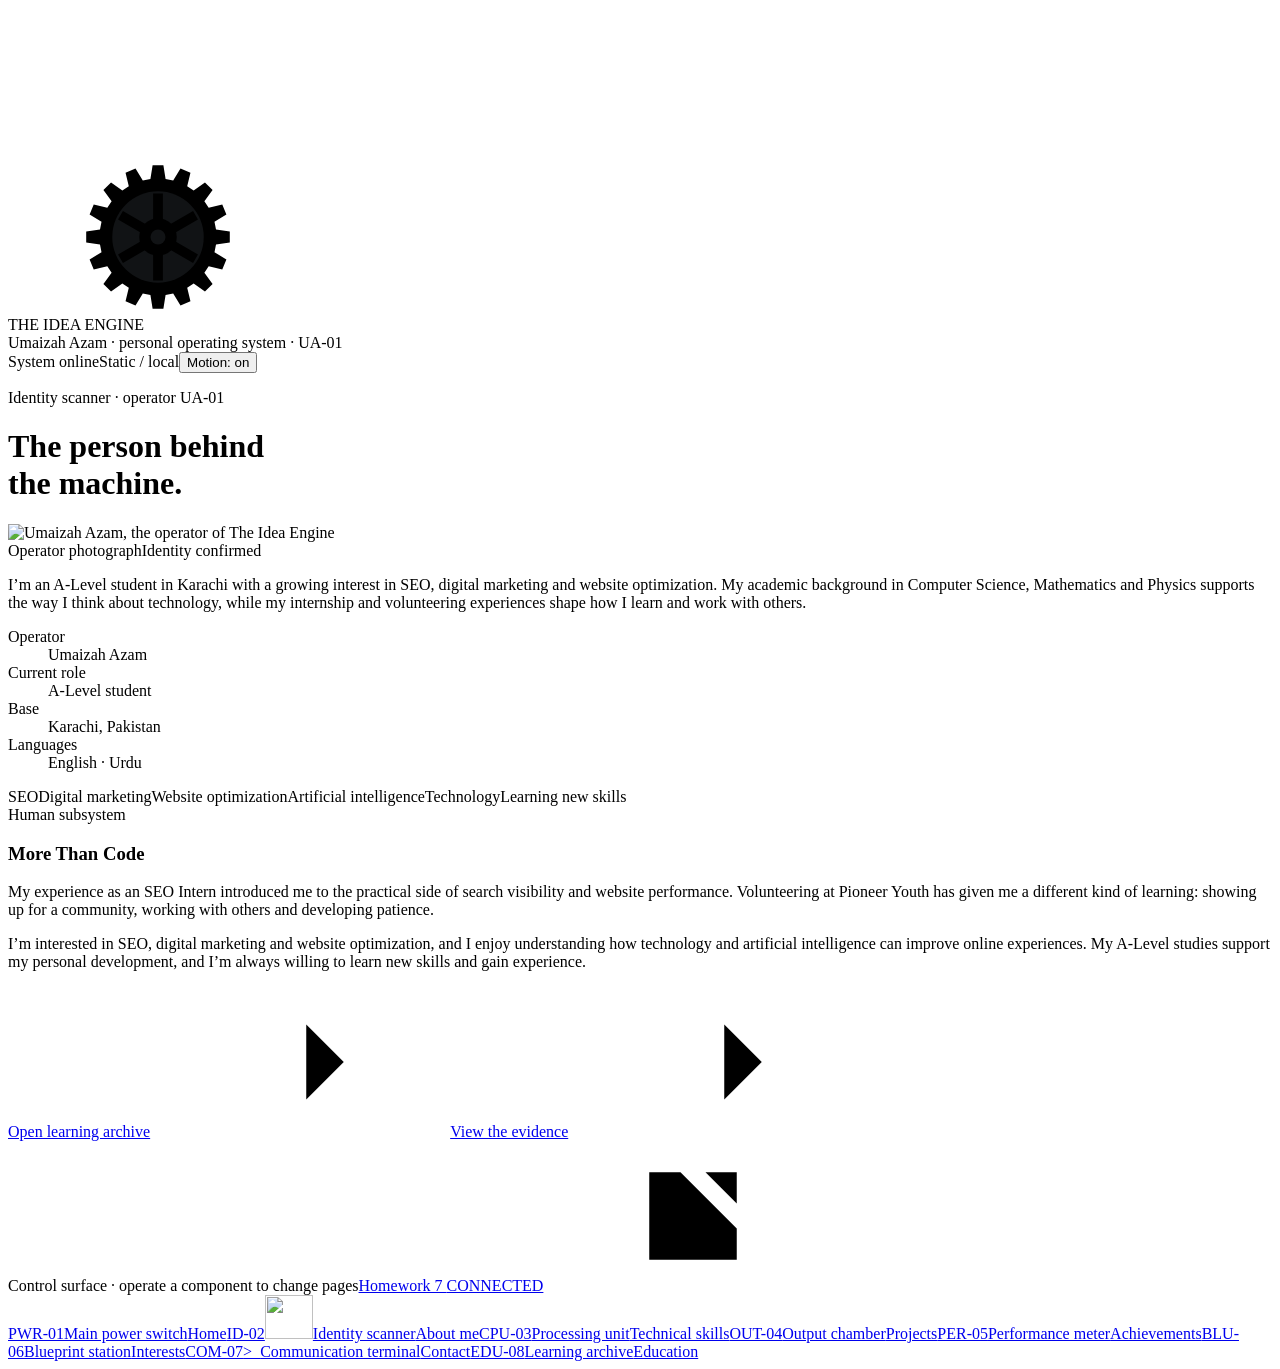
==== about.html @ 0dc2caee "Add files via upload" ====
<!doctype html>
<html lang="en" data-motion="on">
<head><meta charset="utf-8"><meta name="viewport" content="width=device-width,initial-scale=1"><title>About Me · The Idea Engine — Umaizah Azam</title><meta name="description" content="Operator identification for Umaizah Azam, an A-Level student in Karachi with interests in SEO, digital marketing and technology."><link rel="icon" href="assets/images/favicon.svg" type="image/svg+xml"><link rel="stylesheet" href="assets/css/styles.css"><script src="assets/js/config.js" defer></script><script src="assets/js/main.js" defer></script></head>
<body data-page="about"><svg class="svg-defs" aria-hidden="true" xmlns="http://www.w3.org/2000/svg"><defs>
<symbol id="gear" viewBox="-100 -100 200 200"><path d="M77.34,-10.11 L95.73,-7.19 L95.73,7.19 L77.34,10.11 L75.32,20.26 L91.20,29.99 L85.69,43.28 L67.59,38.94 L61.84,47.54 L72.78,62.61 L62.61,72.78 L47.54,61.84 L38.94,67.59 L43.28,85.69 L29.99,91.20 L20.26,75.32 L10.11,77.34 L7.19,95.73 L-7.19,95.73 L-10.11,77.34 L-20.26,75.32 L-29.99,91.20 L-43.28,85.69 L-38.94,67.59 L-47.54,61.84 L-62.61,72.78 L-72.78,62.61 L-61.84,47.54 L-67.59,38.94 L-85.69,43.28 L-91.20,29.99 L-75.32,20.26 L-77.34,10.11 L-95.73,7.19 L-95.73,-7.19 L-77.34,-10.11 L-75.32,-20.26 L-91.20,-29.99 L-85.69,-43.28 L-67.59,-38.94 L-61.84,-47.54 L-72.78,-62.61 L-62.61,-72.78 L-47.54,-61.84 L-38.94,-67.59 L-43.28,-85.69 L-29.99,-91.20 L-20.26,-75.32 L-10.11,-77.34 L-7.19,-95.73 L7.19,-95.73 L10.11,-77.34 L20.26,-75.32 L29.99,-91.20 L43.28,-85.69 L38.94,-67.59 L47.54,-61.84 L62.61,-72.78 L72.78,-62.61 L61.84,-47.54 L67.59,-38.94 L85.69,-43.28 L91.20,-29.99 L75.32,-20.26 Z" fill="currentColor"/><circle r="61" fill="#111315"/><g stroke="currentColor" stroke-width="13"><path d="M0-58V58M-50-29L50 29M-50 29L50-29"/></g><circle r="25" fill="currentColor"/><circle r="10" fill="#111315"/></symbol>
<symbol id="i-arrow" viewBox="0 0 24 24"><path d="M5 12h14m-6-6 6 6-6 6"/></symbol>
<symbol id="i-external" viewBox="0 0 24 24"><path d="M14 5h5v5m0-5-9 9M19 14v5H5V5h5"/></symbol>
<symbol id="i-play" viewBox="0 0 24 24"><path d="m8 5 11 7-11 7Z"/></symbol>
<symbol id="i-mail" viewBox="0 0 24 24"><rect x="3" y="5" width="18" height="14" rx="2"/><path d="m3 7 9 6 9-6"/></symbol>
<symbol id="i-copy" viewBox="0 0 24 24"><rect x="8" y="8" width="12" height="12" rx="2"/><path d="M16 8V4H4v12h4"/></symbol>
<symbol id="i-close" viewBox="0 0 24 24"><path d="m6 6 12 12M18 6 6 18"/></symbol>
<symbol id="i-pin" viewBox="0 0 24 24"><path d="M12 21s7-6 7-11a7 7 0 0 0-14 0c0 5 7 11 7 11Z"/><circle cx="12" cy="10" r="2.5"/></symbol>
<symbol id="i-file" viewBox="0 0 24 24"><path d="M6 3h8l4 4v14H6Zm8 0v5h4M9 12h6m-6 4h6"/></symbol>
</defs></svg><div class="machine"><span class="screw tl"></span><span class="screw tr"></span><span class="screw bl"></span><span class="screw br"></span>
<div class="faceplate"><div class="brandplate"><svg class="brand-mark" aria-hidden="true"><use href="#gear"></use></svg><div><div class="brand-name">THE IDEA ENGINE</div><span class="brand-sub">Umaizah Azam · personal operating system · UA-01</span></div></div><div class="machine-status"><span class="status-pod"><span class="light"></span>System online</span><span class="status-pod"><span class="light copper"></span>Static / local</span><button class="motion-toggle" id="motion-toggle" type="button" aria-pressed="true"><span id="motion-label">Motion: on</span></button></div></div>
<main class="viewport" id="main" tabindex="-1">
<p class="screen-kicker">Identity scanner · operator UA-01</p><h1 class="page-title">The person behind<br>the <span class="accent">machine.</span></h1>
<div class="split-grid"><div class="identity-frame"><div class="photo-window"><img src="assets/images/umaizah-azam.jpg" alt="Umaizah Azam, the operator of The Idea Engine" width="581" height="760"><span class="scan-beam"></span></div><div class="photo-caption"><span>Operator photograph</span><span class="lime">Identity confirmed</span></div></div>
<div><p class="page-intro">I’m an A-Level student in Karachi with a growing interest in SEO, digital marketing and website optimization. My academic background in Computer Science, Mathematics and Physics supports the way I think about technology, while my internship and volunteering experiences shape how I learn and work with others.</p>
<dl class="record-list"><div><dt>Operator</dt><dd>Umaizah Azam</dd></div><div><dt>Current role</dt><dd>A-Level student</dd></div><div><dt>Base</dt><dd>Karachi, Pakistan</dd></div><div><dt>Languages</dt><dd>English · Urdu</dd></div></dl>
<div class="tag-row"><span class="tag">SEO</span><span class="tag">Digital marketing</span><span class="tag">Website optimization</span><span class="tag">Artificial intelligence</span><span class="tag">Technology</span><span class="tag">Learning new skills</span></div>
<div class="module-card"><span class="module-code">Human subsystem</span><h3>More Than Code</h3><p>My experience as an SEO Intern introduced me to the practical side of search visibility and website performance. Volunteering at Pioneer Youth has given me a different kind of learning: showing up for a community, working with others and developing patience.</p><p>I’m interested in SEO, digital marketing and website optimization, and I enjoy understanding how technology and artificial intelligence can improve online experiences. My A-Level studies support my personal development, and I’m always willing to learn new skills and gain experience.</p></div>
<div class="hero-actions"><a class="btn" href="education.html">Open learning archive<svg class="icon" aria-hidden="true"><use href="#i-arrow"></use></svg></a><a class="btn" href="achievements.html">View the evidence<svg class="icon" aria-hidden="true"><use href="#i-arrow"></use></svg></a></div></div></div>
</main><section class="control-deck" id="control-deck" aria-label="Physical machine controls"><div class="deck-label"><span>Control surface · operate a component to change pages</span><a class="hw-port homework-link" href="https://umaizah10.github.io/Heuser/" target="_blank" rel="noopener noreferrer"><span class="port-hole"></span>Homework 7 <span data-hw-status>CONNECTED</span><svg class="icon" aria-hidden="true"><use href="#i-external"></use></svg></a></div><div class="deck-grid"><a class="machine-component c-power" href="index.html" aria-label="Operate Main power switch — Home"><span class="component-top"><span class="component-code">PWR-01</span><span class="light"></span></span><span class="hardware"><span class="switch-track"><span class="switch-lever"></span></span></span><span><span class="component-name">Main power switch</span><span class="component-action">Home</span></span></a><a class="machine-component c-identity" href="about.html" aria-current="page" aria-label="Operate Identity scanner — About me"><span class="component-top"><span class="component-code">ID-02</span><span class="light"></span></span><span class="hardware"><span class="scanner-thumb"><img src="assets/images/umaizah-azam.jpg" alt="" loading="lazy" width="48" height="44"></span></span><span><span class="component-name">Identity scanner</span><span class="component-action">About me</span></span></a><a class="machine-component c-processor" href="skills.html" aria-label="Operate Processing unit — Technical skills"><span class="component-top"><span class="component-code">CPU-03</span><span class="light"></span></span><span class="hardware"><span class="cpu-chip"><span class="cpu-core"></span></span></span><span><span class="component-name">Processing unit</span><span class="component-action">Technical skills</span></span></a><a class="machine-component c-output" href="projects.html" aria-label="Operate Output chamber — Projects"><span class="component-top"><span class="component-code">OUT-04</span><span class="light"></span></span><span class="hardware"><span class="output-door"><span class="output-slot"></span></span></span><span><span class="component-name">Output chamber</span><span class="component-action">Projects</span></span></a><a class="machine-component c-meter" href="achievements.html" aria-label="Operate Performance meter — Achievements"><span class="component-top"><span class="component-code">PER-05</span><span class="light"></span></span><span class="hardware"><span class="meter-arc"><span class="meter-needle"></span></span></span><span><span class="component-name">Performance meter</span><span class="component-action">Achievements</span></span></a><a class="machine-component c-blueprint" href="aspirations.html" aria-label="Operate Blueprint station — Interests"><span class="component-top"><span class="component-code">BLU-06</span><span class="light"></span></span><span class="hardware"><span class="blueprint-mini"></span></span><span><span class="component-name">Blueprint station</span><span class="component-action">Interests</span></span></a><a class="machine-component c-terminal" href="contact.html" aria-label="Operate Communication terminal — Contact"><span class="component-top"><span class="component-code">COM-07</span><span class="light"></span></span><span class="hardware"><span class="terminal-mini">&gt;_<span class="cursor"></span></span></span><span><span class="component-name">Communication terminal</span><span class="component-action">Contact</span></span></a><a class="machine-component c-archive" href="education.html" aria-label="Operate Learning archive — Education"><span class="component-top"><span class="component-code">EDU-08</span><span class="light"></span></span><span class="hardware"><span class="archive-mini"></span></span><span><span class="component-name">Learning archive</span><span class="component-action">Education</span></span></a></div></section></div></body></html>
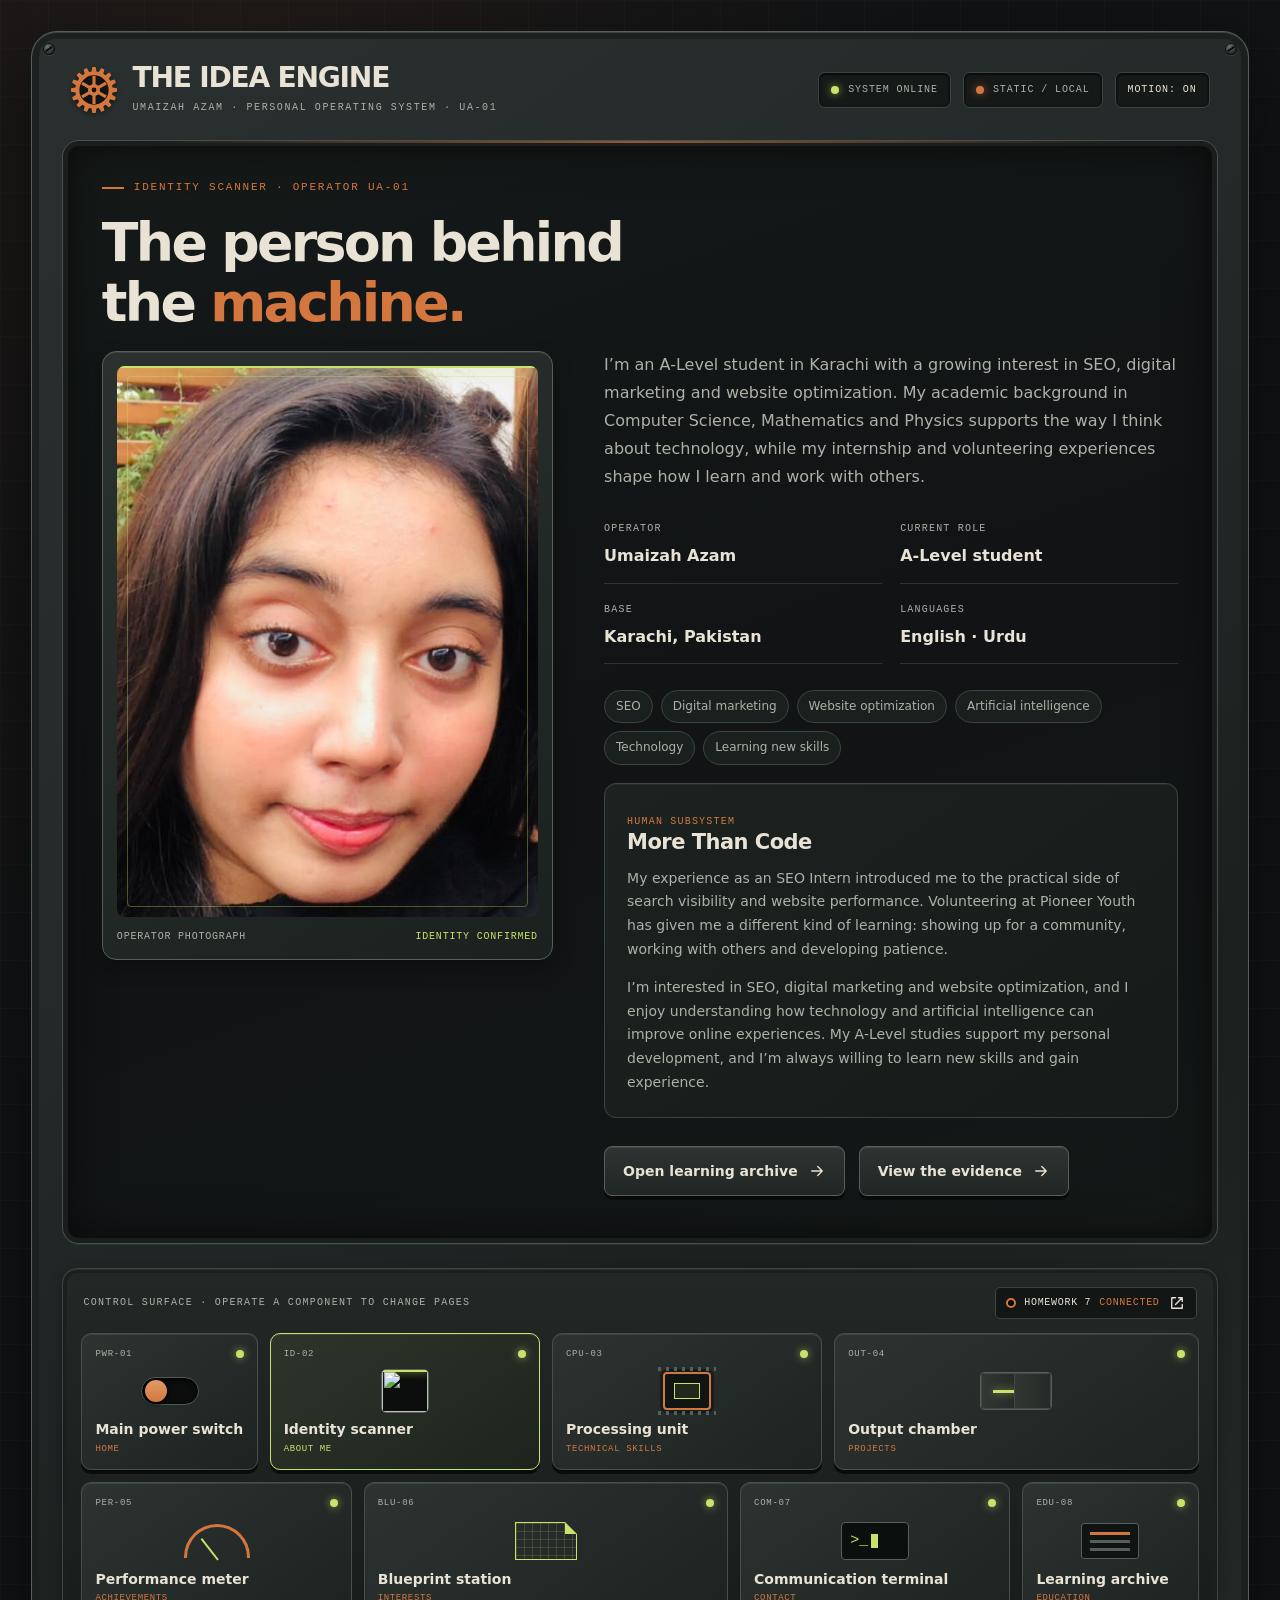
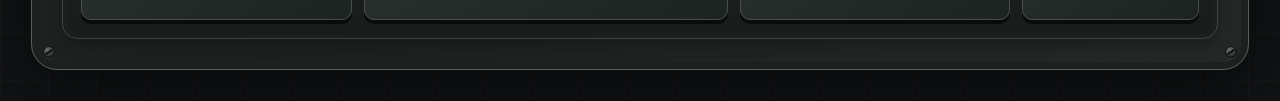
==== commit 06794e09: "Update operator photo source in about.html" ====
--- a/about.html
+++ b/about.html
@@ -15,10 +15,10 @@
 <div class="faceplate"><div class="brandplate"><svg class="brand-mark" aria-hidden="true"><use href="#gear"></use></svg><div><div class="brand-name">THE IDEA ENGINE</div><span class="brand-sub">Umaizah Azam · personal operating system · UA-01</span></div></div><div class="machine-status"><span class="status-pod"><span class="light"></span>System online</span><span class="status-pod"><span class="light copper"></span>Static / local</span><button class="motion-toggle" id="motion-toggle" type="button" aria-pressed="true"><span id="motion-label">Motion: on</span></button></div></div>
 <main class="viewport" id="main" tabindex="-1">
 <p class="screen-kicker">Identity scanner · operator UA-01</p><h1 class="page-title">The person behind<br>the <span class="accent">machine.</span></h1>
-<div class="split-grid"><div class="identity-frame"><div class="photo-window"><img src="assets/images/umaizah-azam.jpg" alt="Umaizah Azam, the operator of The Idea Engine" width="581" height="760"><span class="scan-beam"></span></div><div class="photo-caption"><span>Operator photograph</span><span class="lime">Identity confirmed</span></div></div>
+<div class="split-grid"><div class="identity-frame"><div class="photo-window"><img src="umaizah-azam.jpg" alt="Umaizah Azam, the operator of The Idea Engine" width="581" height="760"><span class="scan-beam"></span></div><div class="photo-caption"><span>Operator photograph</span><span class="lime">Identity confirmed</span></div></div>
 <div><p class="page-intro">I’m an A-Level student in Karachi with a growing interest in SEO, digital marketing and website optimization. My academic background in Computer Science, Mathematics and Physics supports the way I think about technology, while my internship and volunteering experiences shape how I learn and work with others.</p>
 <dl class="record-list"><div><dt>Operator</dt><dd>Umaizah Azam</dd></div><div><dt>Current role</dt><dd>A-Level student</dd></div><div><dt>Base</dt><dd>Karachi, Pakistan</dd></div><div><dt>Languages</dt><dd>English · Urdu</dd></div></dl>
 <div class="tag-row"><span class="tag">SEO</span><span class="tag">Digital marketing</span><span class="tag">Website optimization</span><span class="tag">Artificial intelligence</span><span class="tag">Technology</span><span class="tag">Learning new skills</span></div>
 <div class="module-card"><span class="module-code">Human subsystem</span><h3>More Than Code</h3><p>My experience as an SEO Intern introduced me to the practical side of search visibility and website performance. Volunteering at Pioneer Youth has given me a different kind of learning: showing up for a community, working with others and developing patience.</p><p>I’m interested in SEO, digital marketing and website optimization, and I enjoy understanding how technology and artificial intelligence can improve online experiences. My A-Level studies support my personal development, and I’m always willing to learn new skills and gain experience.</p></div>
 <div class="hero-actions"><a class="btn" href="education.html">Open learning archive<svg class="icon" aria-hidden="true"><use href="#i-arrow"></use></svg></a><a class="btn" href="achievements.html">View the evidence<svg class="icon" aria-hidden="true"><use href="#i-arrow"></use></svg></a></div></div></div>
-</main><section class="control-deck" id="control-deck" aria-label="Physical machine controls"><div class="deck-label"><span>Control surface · operate a component to change pages</span><a class="hw-port homework-link" href="https://umaizah10.github.io/Heuser/" target="_blank" rel="noopener noreferrer"><span class="port-hole"></span>Homework 7 <span data-hw-status>CONNECTED</span><svg class="icon" aria-hidden="true"><use href="#i-external"></use></svg></a></div><div class="deck-grid"><a class="machine-component c-power" href="index.html" aria-label="Operate Main power switch — Home"><span class="component-top"><span class="component-code">PWR-01</span><span class="light"></span></span><span class="hardware"><span class="switch-track"><span class="switch-lever"></span></span></span><span><span class="component-name">Main power switch</span><span class="component-action">Home</span></span></a><a class="machine-component c-identity" href="about.html" aria-current="page" aria-label="Operate Identity scanner — About me"><span class="component-top"><span class="component-code">ID-02</span><span class="light"></span></span><span class="hardware"><span class="scanner-thumb"><img src="assets/images/umaizah-azam.jpg" alt="" loading="lazy" width="48" height="44"></span></span><span><span class="component-name">Identity scanner</span><span class="component-action">About me</span></span></a><a class="machine-component c-processor" href="skills.html" aria-label="Operate Processing unit — Technical skills"><span class="component-top"><span class="component-code">CPU-03</span><span class="light"></span></span><span class="hardware"><span class="cpu-chip"><span class="cpu-core"></span></span></span><span><span class="component-name">Processing unit</span><span class="component-action">Technical skills</span></span></a><a class="machine-component c-output" href="projects.html" aria-label="Operate Output chamber — Projects"><span class="component-top"><span class="component-code">OUT-04</span><span class="light"></span></span><span class="hardware"><span class="output-door"><span class="output-slot"></span></span></span><span><span class="component-name">Output chamber</span><span class="component-action">Projects</span></span></a><a class="machine-component c-meter" href="achievements.html" aria-label="Operate Performance meter — Achievements"><span class="component-top"><span class="component-code">PER-05</span><span class="light"></span></span><span class="hardware"><span class="meter-arc"><span class="meter-needle"></span></span></span><span><span class="component-name">Performance meter</span><span class="component-action">Achievements</span></span></a><a class="machine-component c-blueprint" href="aspirations.html" aria-label="Operate Blueprint station — Interests"><span class="component-top"><span class="component-code">BLU-06</span><span class="light"></span></span><span class="hardware"><span class="blueprint-mini"></span></span><span><span class="component-name">Blueprint station</span><span class="component-action">Interests</span></span></a><a class="machine-component c-terminal" href="contact.html" aria-label="Operate Communication terminal — Contact"><span class="component-top"><span class="component-code">COM-07</span><span class="light"></span></span><span class="hardware"><span class="terminal-mini">&gt;_<span class="cursor"></span></span></span><span><span class="component-name">Communication terminal</span><span class="component-action">Contact</span></span></a><a class="machine-component c-archive" href="education.html" aria-label="Operate Learning archive — Education"><span class="component-top"><span class="component-code">EDU-08</span><span class="light"></span></span><span class="hardware"><span class="archive-mini"></span></span><span><span class="component-name">Learning archive</span><span class="component-action">Education</span></span></a></div></section></div></body></html>+</main><section class="control-deck" id="control-deck" aria-label="Physical machine controls"><div class="deck-label"><span>Control surface · operate a component to change pages</span><a class="hw-port homework-link" href="https://umaizah10.github.io/Heuser/" target="_blank" rel="noopener noreferrer"><span class="port-hole"></span>Homework 7 <span data-hw-status>CONNECTED</span><svg class="icon" aria-hidden="true"><use href="#i-external"></use></svg></a></div><div class="deck-grid"><a class="machine-component c-power" href="index.html" aria-label="Operate Main power switch — Home"><span class="component-top"><span class="component-code">PWR-01</span><span class="light"></span></span><span class="hardware"><span class="switch-track"><span class="switch-lever"></span></span></span><span><span class="component-name">Main power switch</span><span class="component-action">Home</span></span></a><a class="machine-component c-identity" href="about.html" aria-current="page" aria-label="Operate Identity scanner — About me"><span class="component-top"><span class="component-code">ID-02</span><span class="light"></span></span><span class="hardware"><span class="scanner-thumb"><img src="assets/images/umaizah-azam.jpg" alt="" loading="lazy" width="48" height="44"></span></span><span><span class="component-name">Identity scanner</span><span class="component-action">About me</span></span></a><a class="machine-component c-processor" href="skills.html" aria-label="Operate Processing unit — Technical skills"><span class="component-top"><span class="component-code">CPU-03</span><span class="light"></span></span><span class="hardware"><span class="cpu-chip"><span class="cpu-core"></span></span></span><span><span class="component-name">Processing unit</span><span class="component-action">Technical skills</span></span></a><a class="machine-component c-output" href="projects.html" aria-label="Operate Output chamber — Projects"><span class="component-top"><span class="component-code">OUT-04</span><span class="light"></span></span><span class="hardware"><span class="output-door"><span class="output-slot"></span></span></span><span><span class="component-name">Output chamber</span><span class="component-action">Projects</span></span></a><a class="machine-component c-meter" href="achievements.html" aria-label="Operate Performance meter — Achievements"><span class="component-top"><span class="component-code">PER-05</span><span class="light"></span></span><span class="hardware"><span class="meter-arc"><span class="meter-needle"></span></span></span><span><span class="component-name">Performance meter</span><span class="component-action">Achievements</span></span></a><a class="machine-component c-blueprint" href="aspirations.html" aria-label="Operate Blueprint station — Interests"><span class="component-top"><span class="component-code">BLU-06</span><span class="light"></span></span><span class="hardware"><span class="blueprint-mini"></span></span><span><span class="component-name">Blueprint station</span><span class="component-action">Interests</span></span></a><a class="machine-component c-terminal" href="contact.html" aria-label="Operate Communication terminal — Contact"><span class="component-top"><span class="component-code">COM-07</span><span class="light"></span></span><span class="hardware"><span class="terminal-mini">&gt;_<span class="cursor"></span></span></span><span><span class="component-name">Communication terminal</span><span class="component-action">Contact</span></span></a><a class="machine-component c-archive" href="education.html" aria-label="Operate Learning archive — Education"><span class="component-top"><span class="component-code">EDU-08</span><span class="light"></span></span><span class="hardware"><span class="archive-mini"></span></span><span><span class="component-name">Learning archive</span><span class="component-action">Education</span></span></a></div></section></div></body></html>
--- a/assets/css/styles.css
+++ b/assets/css/styles.css
@@ -0,0 +1,2 @@
+/* Compatibility entry point for pages that still reference assets/css/styles.css. */
+@import url("../../styles.css");
